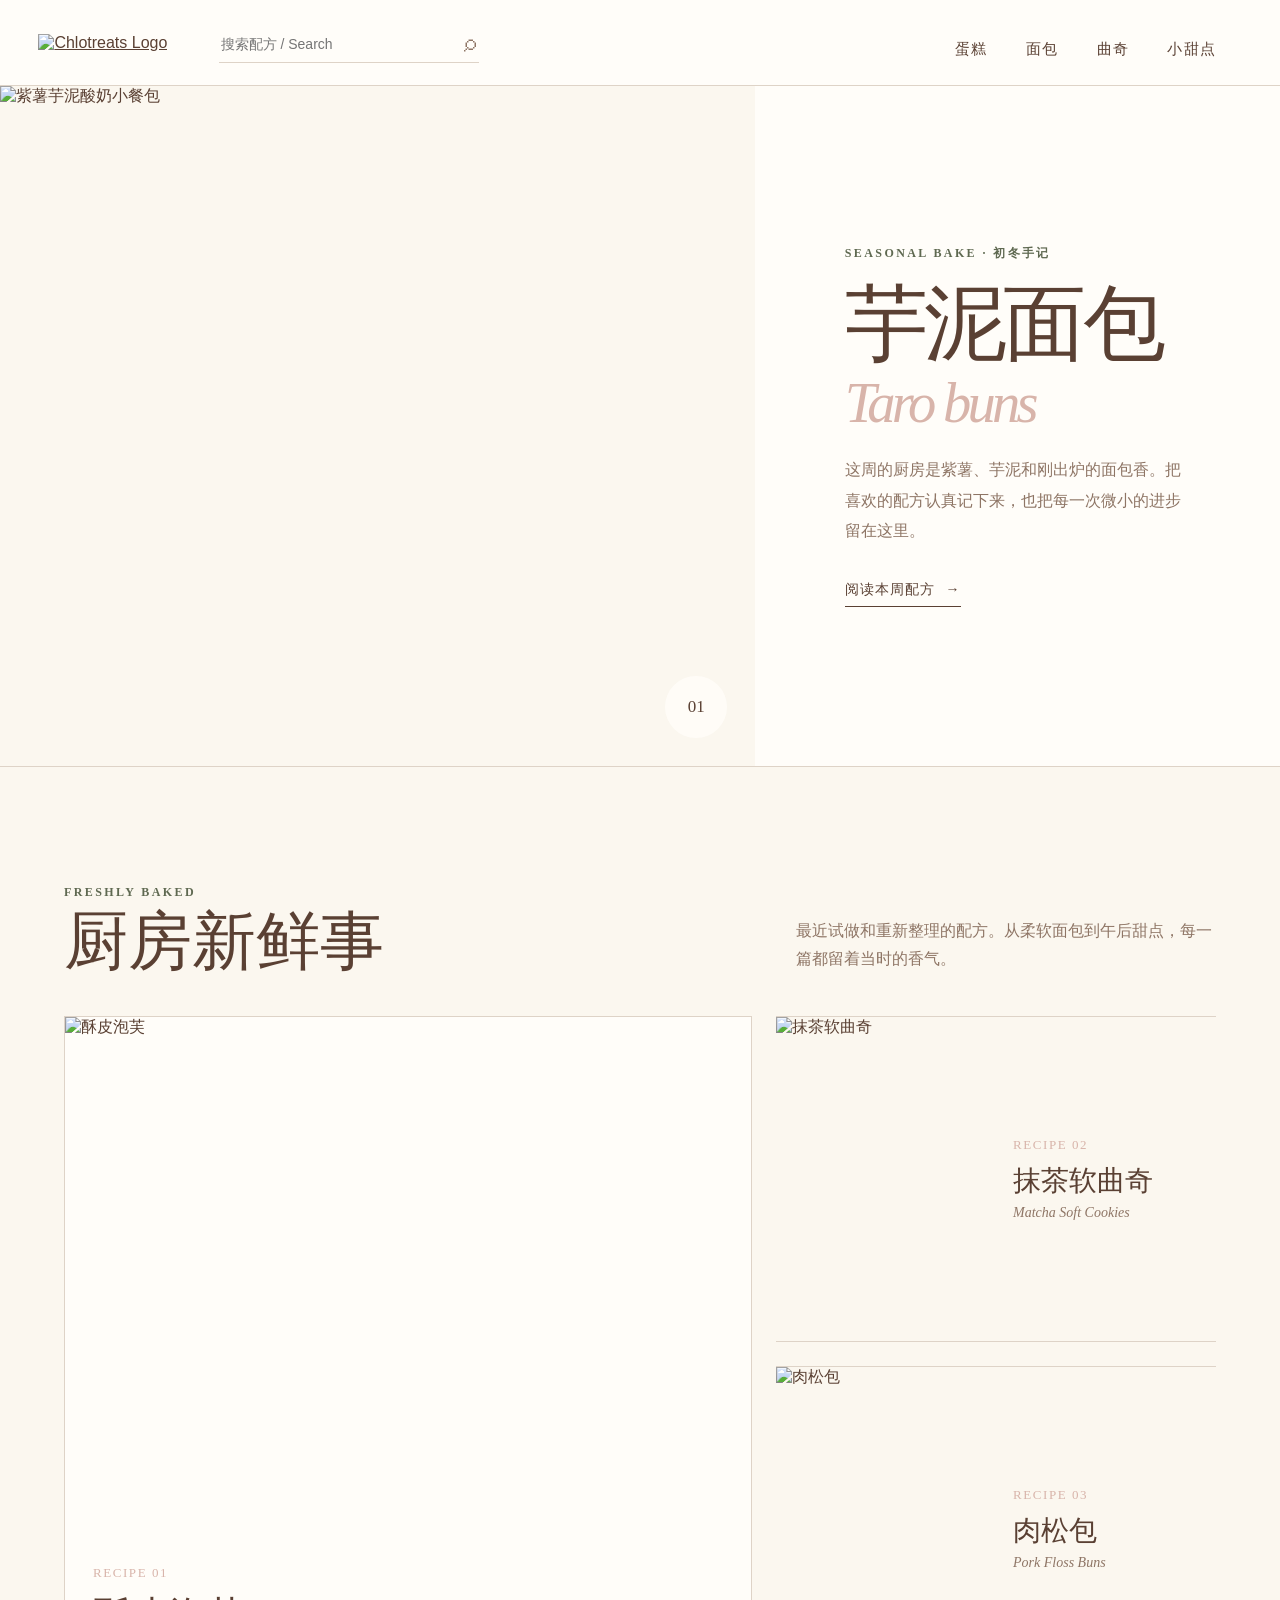
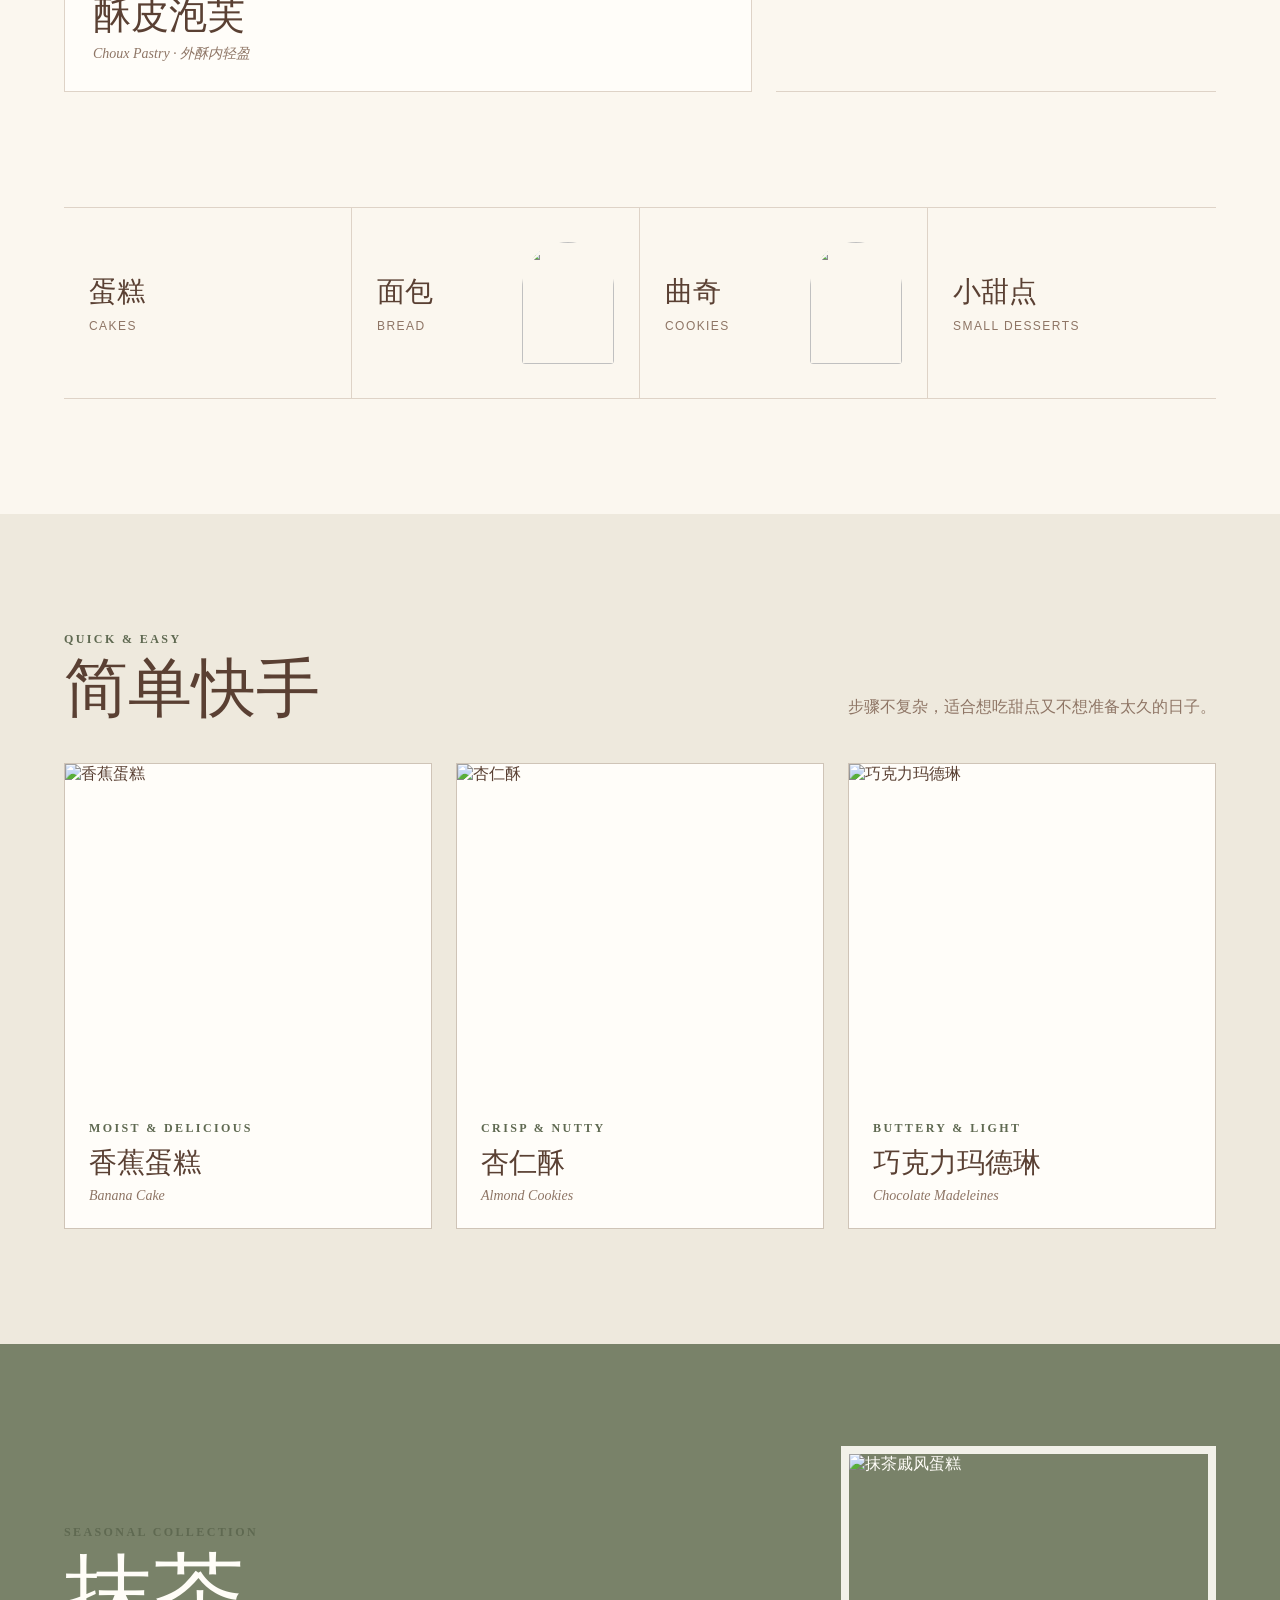
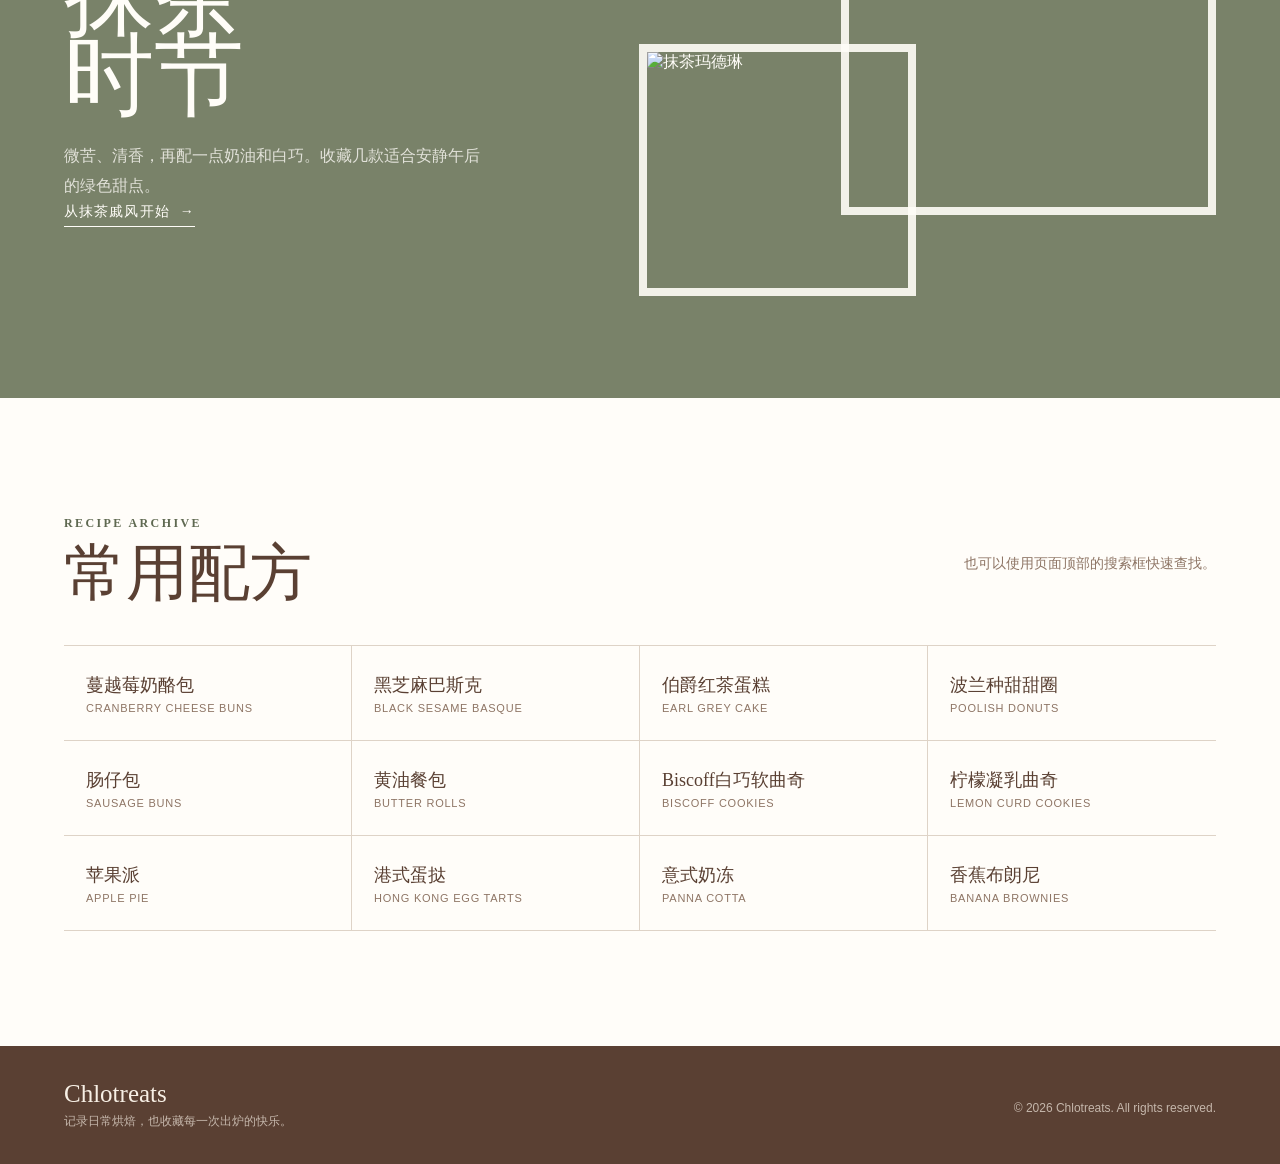
==== index.html @ 66c06d87 "update" ====
<!doctype html>
<html lang="zh-CN">
  <head>
    <meta charset="UTF-8" />
    <meta name="viewport" content="width=device-width, initial-scale=1.0" />
    <meta
      name="description"
      content="Chlotreats 烘焙手记：收藏蛋糕、面包、曲奇与小甜点配方。"
    />
    <title>Chlotreats | 烘焙手记</title>
    <link rel="icon" href="favicon.ico?v=2" sizes="any" />
    <link
      rel="icon"
      type="image/png"
      sizes="32x32"
      href="favicon-32x32.png?v=2"
    />
    <link
      rel="icon"
      type="image/png"
      sizes="16x16"
      href="favicon-16x16.png?v=2"
    />
    <link
      rel="apple-touch-icon"
      sizes="180x180"
      href="apple-touch-icon.png?v=2"
    />
    <link rel="manifest" href="site.webmanifest" />

    <style>
      :root {
        --cream: #fbf7ef;
        --paper: #fffdf9;
        --cocoa: #5a4033;
        --muted: #8e7565;
        --line: #ded3c7;
        --matcha: #798269;
        --matcha-dark: #5f6951;
        --pink: #d8b4aa;
        --serif: Georgia, "Noto Serif SC", "Songti SC", SimSun, serif;
        --sans: "Microsoft YaHei", "PingFang SC", "Noto Sans SC", sans-serif;
      }

      * {
        margin: 0;
        padding: 0;
        box-sizing: border-box;
      }

      html {
        scroll-behavior: smooth;
      }

      body {
        background: var(--cream);
        color: var(--cocoa);
        font-family: var(--sans);
        font-weight: 300;
      }

      img {
        max-width: 100%;
      }

      a {
        color: inherit;
      }

      .navbar {
        min-height: 86px;
        padding: 10px clamp(24px, 5vw, 72px) 10px clamp(14px, 3vw, 42px);
        display: grid;
        grid-template-columns: auto minmax(180px, 1fr) auto;
        align-items: center;
        gap: clamp(24px, 4vw, 64px);
        background: rgba(255, 253, 249, 0.96);
        border-bottom: 1px solid var(--line);
        position: relative;
        z-index: 20;
      }

      .search-container {
        width: min(260px, 100%);
        position: relative;
        margin-top: 3px;
      }

      .search-container input {
        width: 100%;
        height: 38px;
        border: 0;
        border-bottom: 1px solid var(--line);
        border-radius: 0;
        outline: none;
        background: transparent;
        color: var(--cocoa);
        padding: 7px 30px 7px 2px;
        font-family: inherit;
        font-size: 14px;
        transition: border-color 0.2s ease;
      }

      .search-container::after {
        content: "⌕";
        position: absolute;
        right: 3px;
        top: 4px;
        color: var(--muted);
        font-family: var(--serif);
        font-size: 24px;
        pointer-events: none;
      }

      .search-container input:focus {
        border-color: var(--cocoa);
      }

      .nav-links {
        display: flex;
        align-items: center;
        gap: clamp(22px, 3vw, 48px);
        list-style: none;
        margin-top: 4px;
      }

      .nav-links > li {
        height: 44px;
        display: flex;
        align-items: center;
      }

      .nav-links > li > a {
        height: 44px;
        display: flex;
        align-items: center;
        position: relative;
        padding: 0;
        text-decoration: none;
        font-size: 15px;
        letter-spacing: 0.08em;
        white-space: nowrap;
        margin-top: 10px;
      }

      .nav-links > li > a::after {
        content: "";
        position: absolute;
        left: 0;
        bottom: 3px;
        width: 0;
        height: 1px;
        background: var(--pink);
        transition: width 0.2s ease;
      }

      .nav-links > li > a:hover::after {
        width: 100%;
      }

      .dropdown {
        position: relative;
      }

      .dropdown-menu {
        display: none;
        position: absolute;
        top: calc(100% - 2px);
        left: -18px;
        min-width: 142px;
        list-style: none;
        background: var(--paper);
        border: 1px solid var(--line);
        padding: 10px 0;
        z-index: 30;
      }

      .dropdown:hover .dropdown-menu,
      .dropdown:focus-within .dropdown-menu {
        display: block;
      }

      .dropdown-menu a {
        display: block;
        padding: 9px 18px;
        text-decoration: none;
        font-size: 14px;
      }

      .dropdown-menu a:hover {
        background: #f3ede4;
      }

      .hero {
        min-height: 680px;
        display: grid;
        grid-template-columns: minmax(0, 1.18fr) minmax(390px, 0.82fr);
        border-bottom: 1px solid var(--line);
      }

      .hero-image {
        min-height: 680px;
        overflow: hidden;
        position: relative;
      }

      .hero-image img {
        width: 100%;
        height: 100%;
        object-fit: cover;
        object-position: center 48%;
        display: block;
        animation: reveal-image 1s ease both;
      }

      .hero-image::after {
        content: "01";
        width: 62px;
        height: 62px;
        display: grid;
        place-items: center;
        position: absolute;
        right: 28px;
        bottom: 28px;
        border-radius: 50%;
        background: rgba(255, 253, 249, 0.88);
        font-family: var(--serif);
        font-size: 17px;
      }

      .hero-copy {
        padding: clamp(60px, 8vw, 120px) clamp(42px, 7vw, 110px);
        display: flex;
        flex-direction: column;
        justify-content: center;
        background: var(--paper);
        animation: reveal-copy 0.8s 0.12s ease both;
      }

      .eyebrow {
        color: var(--matcha-dark);
        font-family: var(--serif);
        font-size: 12px;
        font-weight: 600;
        letter-spacing: 0.2em;
        text-transform: uppercase;
      }

      .hero h1 {
        max-width: 550px;
        margin: 22px 0 24px;
        font-family: var(--serif);
        font-size: clamp(52px, 6.5vw, 94px);
        font-weight: 400;
        line-height: 0.98;
        letter-spacing: -0.045em;
      }

      .hero h1 span {
        display: block;
        margin-top: 10px;
        color: var(--pink);
        font-size: 0.68em;
        font-style: italic;
      }

      .hero-copy > p {
        max-width: 470px;
        color: var(--muted);
        font-size: 16px;
        line-height: 1.9;
      }

      .text-link {
        width: fit-content;
        margin-top: 34px;
        padding-bottom: 7px;
        border-bottom: 1px solid currentColor;
        text-decoration: none;
        font-size: 14px;
        letter-spacing: 0.08em;
        transition:
          color 0.2s ease,
          padding 0.2s ease;
      }

      .text-link:hover {
        color: var(--matcha-dark);
        padding-right: 8px;
      }

      .section {
        padding: clamp(72px, 9vw, 128px) clamp(24px, 5vw, 72px);
      }

      .section-inner {
        width: min(1240px, 100%);
        margin: 0 auto;
      }

      .section-heading {
        margin-bottom: 42px;
        display: flex;
        align-items: flex-end;
        justify-content: space-between;
        gap: 30px;
      }

      .section-heading h2 {
        margin-top: 10px;
        font-family: var(--serif);
        font-size: clamp(38px, 5vw, 66px);
        font-weight: 400;
        line-height: 1;
      }

      .section-heading > p {
        max-width: 420px;
        color: var(--muted);
        line-height: 1.8;
      }

      .latest-grid {
        display: grid;
        grid-template-columns: 1.22fr 0.78fr;
        grid-template-rows: repeat(2, minmax(260px, auto));
        gap: 24px;
      }

      .recipe-card {
        display: grid;
        color: var(--cocoa);
        text-decoration: none;
        overflow: hidden;
      }

      .recipe-card:first-child {
        grid-row: 1 / 3;
        grid-template-rows: minmax(520px, 1fr) auto;
        background: var(--paper);
        border: 1px solid var(--line);
      }

      .recipe-card:not(:first-child) {
        grid-template-columns: minmax(190px, 0.95fr) minmax(180px, 1.05fr);
        align-items: stretch;
        border-top: 1px solid var(--line);
        border-bottom: 1px solid var(--line);
      }

      .card-image {
        min-height: 100%;
        overflow: hidden;
      }

      .card-image img {
        width: 100%;
        height: 100%;
        min-height: 250px;
        object-fit: cover;
        display: block;
        transition: transform 0.6s ease;
      }

      .recipe-card:hover .card-image img,
      .category-card:hover img {
        transform: scale(1.035);
      }

      .recipe-card:first-child .card-image img {
        object-position: center 52%;
      }

      .card-copy {
        padding: 28px;
        display: flex;
        flex-direction: column;
        justify-content: center;
      }

      .card-number {
        color: var(--pink);
        font-family: var(--serif);
        font-size: 13px;
        letter-spacing: 0.12em;
      }

      .card-copy h3 {
        margin: 12px 0 7px;
        font-family: var(--serif);
        font-size: clamp(26px, 3vw, 40px);
        font-weight: 400;
        line-height: 1.16;
      }

      .recipe-card:not(:first-child) .card-copy h3 {
        font-size: clamp(22px, 2.2vw, 30px);
      }

      .card-copy p {
        color: var(--muted);
        font-family: var(--serif);
        font-size: 14px;
        font-style: italic;
      }

      .categories {
        padding-top: 0;
      }

      .category-grid {
        display: grid;
        grid-template-columns: repeat(4, 1fr);
        border-top: 1px solid var(--line);
        border-bottom: 1px solid var(--line);
      }

      .category-card {
        min-height: 190px;
        padding: 25px;
        display: grid;
        grid-template-columns: 1fr 92px;
        align-items: center;
        gap: 16px;
        overflow: hidden;
        text-decoration: none;
        border-right: 1px solid var(--line);
        transition: background 0.25s ease;
      }

      .category-card:last-child {
        border-right: 0;
      }

      .category-card:hover {
        background: var(--paper);
      }

      .category-card h3 {
        font-family: var(--serif);
        font-size: clamp(24px, 2.2vw, 34px);
        font-weight: 400;
      }

      .category-card p {
        margin-top: 8px;
        color: var(--muted);
        font-size: 12px;
        letter-spacing: 0.12em;
        text-transform: uppercase;
      }

      .category-card img {
        width: 92px;
        height: 122px;
        object-fit: cover;
        border-radius: 48px 48px 4px 4px;
        display: block;
        transition: transform 0.5s ease;
      }

      .category-thumb {
        width: 92px;
        height: 122px;
        overflow: hidden;
        border-radius: 48px 48px 4px 4px;
      }

      .category-thumb img {
        width: 100%;
        height: 100%;
        border-radius: 0;
        transform: scale(1.2);
      }

      .category-card:hover .category-thumb img {
        transform: scale(1.235);
      }

      .quick-section {
        background: #eee9dd;
      }

      .quick-grid {
        display: grid;
        grid-template-columns: repeat(3, 1fr);
        gap: 24px;
      }

      .quick-card {
        min-height: 450px;
        display: flex;
        flex-direction: column;
        overflow: hidden;
        background: var(--paper);
        border: 1px solid #cfc4b7;
        text-decoration: none;
      }

      .quick-card-image {
        height: 330px;
        overflow: hidden;
      }

      .quick-card img {
        width: 100%;
        height: 100%;
        object-fit: cover;
        display: block;
        transition: transform 0.6s ease;
      }

      .quick-card:hover img {
        transform: scale(1.04);
      }

      .quick-card-copy {
        padding: 24px;
      }

      .quick-card h3 {
        margin: 8px 0 6px;
        font-family: var(--serif);
        font-size: 28px;
        font-weight: 400;
      }

      .quick-card p {
        color: var(--muted);
        font-size: 14px;
        font-family: var(--serif);
        font-style: italic;
      }

      .seasonal {
        padding: clamp(42px, 6vw, 82px) clamp(24px, 5vw, 72px);
        background: var(--matcha);
        color: #fffdf8;
      }

      .seasonal-inner {
        width: min(1240px, 100%);
        min-height: 500px;
        margin: 0 auto;
        display: grid;
        grid-template-columns: 0.9fr 1.1fr;
        align-items: center;
        gap: clamp(40px, 8vw, 110px);
      }

      .seasonal-copy h2 {
        margin: 16px 0 24px;
        font-family: var(--serif);
        font-size: clamp(52px, 7vw, 96px);
        font-weight: 400;
        line-height: 0.9;
      }

      .seasonal-copy p {
        max-width: 430px;
        color: rgba(255, 253, 248, 0.78);
        line-height: 1.9;
      }

      .seasonal-copy .text-link {
        color: #fffdf8;
      }

      .seasonal-collage {
        min-height: 450px;
        position: relative;
      }

      .seasonal-collage img {
        position: absolute;
        object-fit: cover;
        display: block;
        border: 8px solid rgba(255, 253, 248, 0.9);
      }

      .seasonal-collage img:first-child {
        width: 65%;
        height: 82%;
        top: 0;
        right: 0;
        object-position: center 54%;
      }

      .seasonal-collage img:last-child {
        width: 48%;
        height: 56%;
        left: 0;
        bottom: 0;
        object-position: center 70%;
      }

      .index-section {
        background: var(--paper);
      }

      .index-toolbar {
        margin-bottom: 30px;
        display: flex;
        justify-content: space-between;
        align-items: center;
        gap: 24px;
      }

      .index-toolbar h2 {
        font-family: var(--serif);
        font-size: clamp(38px, 5vw, 62px);
        font-weight: 400;
      }

      .index-toolbar p {
        color: var(--muted);
        font-size: 14px;
      }

      .recipe-list {
        display: grid;
        grid-template-columns: repeat(4, 1fr);
        list-style: none;
        border-top: 1px solid var(--line);
      }

      .recipe-list li {
        border-bottom: 1px solid var(--line);
      }

      .recipe-list li:not(:nth-child(4n)) {
        border-right: 1px solid var(--line);
      }

      .recipe-list a {
        min-height: 94px;
        padding: 22px;
        display: flex;
        flex-direction: column;
        justify-content: center;
        text-decoration: none;
        font-family: var(--serif);
        font-size: 18px;
        transition:
          background 0.2s ease,
          padding 0.2s ease;
      }

      .recipe-list a:hover {
        padding-left: 28px;
        background: #f4eee5;
      }

      .recipe-list span {
        margin-top: 5px;
        color: var(--muted);
        font-family: var(--sans);
        font-size: 11px;
        letter-spacing: 0.07em;
        text-transform: uppercase;
      }

      footer {
        padding: 34px clamp(24px, 5vw, 72px);
        background: var(--cocoa);
        color: #f7efe5;
      }

      .footer-inner {
        width: min(1240px, 100%);
        margin: 0 auto;
        display: flex;
        justify-content: space-between;
        align-items: center;
        gap: 30px;
      }

      .footer-inner strong {
        font-family: var(--serif);
        font-size: 25px;
        font-weight: 400;
      }

      .footer-inner p {
        margin-top: 5px;
        color: rgba(247, 239, 229, 0.68);
        font-size: 12px;
      }

      .copyright {
        text-align: right;
      }

      @keyframes reveal-image {
        from {
          opacity: 0;
          transform: scale(1.025);
        }
        to {
          opacity: 1;
          transform: scale(1);
        }
      }

      @keyframes reveal-copy {
        from {
          opacity: 0;
          transform: translateY(16px);
        }
        to {
          opacity: 1;
          transform: translateY(0);
        }
      }

      @media (prefers-reduced-motion: reduce) {
        *,
        *::before,
        *::after {
          scroll-behavior: auto !important;
          animation-duration: 0.01ms !important;
          animation-iteration-count: 1 !important;
          transition-duration: 0.01ms !important;
        }
      }

      @media (max-width: 1060px) {
        .navbar {
          grid-template-columns: auto 1fr;
        }

        .search-container {
          justify-self: end;
        }

        .navbar nav {
          grid-column: 1 / -1;
          justify-self: center;
        }

        .hero {
          grid-template-columns: 1.08fr 0.92fr;
        }

        .category-grid {
          grid-template-columns: repeat(2, 1fr);
        }

        .category-card:nth-child(2) {
          border-right: 0;
        }

        .category-card:nth-child(-n + 2) {
          border-bottom: 1px solid var(--line);
        }

        .recipe-list {
          grid-template-columns: repeat(2, 1fr);
        }

        .recipe-list li:not(:nth-child(4n)) {
          border-right: 0;
        }

        .recipe-list li:nth-child(odd) {
          border-right: 1px solid var(--line);
        }
      }

      @media (max-width: 820px) {
        .hero {
          min-height: 0;
          grid-template-columns: 1fr;
        }

        .hero-image {
          min-height: 62vw;
          max-height: 620px;
        }

        .hero-copy {
          min-height: 480px;
        }

        .latest-grid {
          grid-template-columns: 1fr;
          grid-template-rows: auto;
        }

        .recipe-card:first-child {
          grid-row: auto;
        }

        .recipe-card:not(:first-child) {
          min-height: 280px;
        }

        .seasonal-inner {
          grid-template-columns: 1fr;
        }

        .quick-grid {
          grid-template-columns: repeat(2, 1fr);
        }

        .quick-card:first-child {
          grid-column: 1 / -1;
        }

        .seasonal-collage {
          min-height: 480px;
        }
      }

      @media (max-width: 560px) {
        .navbar {
          min-height: 0;
          padding: 14px 18px 16px;
          display: flex;
          flex-direction: column;
          gap: 12px;
        }

        .search-container {
          width: 100%;
        }

        .search-container input {
          max-width: 320px;
          margin: 0 auto;
        }

        .navbar nav {
          width: 100%;
          overflow-x: auto;
          scrollbar-width: none;
        }

        .navbar nav::-webkit-scrollbar {
          display: none;
        }

        .nav-links {
          width: max-content;
          min-width: 100%;
          justify-content: space-between;
          gap: 25px;
        }

        .nav-links > li > a {
          font-size: 14px;
        }

        .dropdown-menu {
          position: fixed;
          top: auto;
          left: 18px;
          right: 18px;
          min-width: 0;
        }

        .hero-image {
          min-height: 82vw;
        }

        .hero-image::after {
          width: 50px;
          height: 50px;
          right: 18px;
          bottom: 18px;
        }

        .hero-copy {
          min-height: 440px;
          padding: 58px 24px;
        }

        .hero h1 {
          font-size: clamp(50px, 17vw, 72px);
        }

        .section-heading,
        .index-toolbar {
          align-items: flex-start;
          flex-direction: column;
        }

        .recipe-card:first-child {
          grid-template-rows: 110vw auto;
        }

        .recipe-card:not(:first-child) {
          grid-template-columns: 1fr;
        }

        .recipe-card:not(:first-child) .card-image {
          height: 72vw;
        }

        .category-grid {
          grid-template-columns: 1fr;
        }

        .category-card {
          min-height: 158px;
          border-right: 0;
          border-bottom: 1px solid var(--line);
        }

        .category-card:nth-child(2) {
          border-right: 0;
        }

        .category-card:last-child {
          border-bottom: 0;
        }

        .quick-grid {
          grid-template-columns: 1fr;
        }

        .quick-card:first-child {
          grid-column: auto;
        }

        .quick-card-image {
          height: 82vw;
        }

        .seasonal {
          padding-top: 70px;
          padding-bottom: 70px;
        }

        .seasonal-collage {
          min-height: 105vw;
        }

        .recipe-list {
          grid-template-columns: 1fr;
        }

        .recipe-list li,
        .recipe-list li:nth-child(odd) {
          border-right: 0;
        }

        .footer-inner {
          align-items: flex-start;
          flex-direction: column;
        }

        .copyright {
          text-align: left;
        }
      }
    </style>
    <link rel="stylesheet" href="styles/site-header.css" />
    <link rel="stylesheet" href="styles/site-footer.css" />
  </head>

  <body>
    <header class="navbar">
      <a href="./" class="logo">
        <img src="images/Chlotreats_logo.png" alt="Chlotreats Logo" />
      </a>

      <div class="search-container">
        <input
          type="search"
          aria-label="搜索配方"
          placeholder="搜索配方 / Search"
          autocomplete="off"
        />
      </div>

      <nav aria-label="主要导航">
        <ul class="nav-links">
          <li class="dropdown">
            <a href="蛋糕/">蛋糕</a>
            <ul class="dropdown-menu">
              <li><a href="芝士蛋糕/">芝士蛋糕</a></li>
              <li><a href="免烤蛋糕/">免烤蛋糕</a></li>
              <li><a href="戚风蛋糕/">戚风蛋糕</a></li>
              <li><a href="其他蛋糕/">其他蛋糕</a></li>
            </ul>
          </li>
          <li class="dropdown">
            <a href="面包/">面包</a>
            <ul class="dropdown-menu">
              <li><a href="面包/波兰种/">波兰种</a></li>
              <li><a href="面包/汤种/">汤种</a></li>
              <li><a href="面包/中种/">中种</a></li>
              <li><a href="面包/其他/">其他</a></li>
            </ul>
          </li>
          <li><a href="曲奇/">曲奇</a></li>
          <li><a href="小甜点/">小甜点</a></li>
        </ul>
      </nav>
    </header>

    <main>
      <section class="hero">
        <div class="hero-image">
          <img src="images/taro-yogurt-buns.jpeg" alt="紫薯芋泥酸奶小餐包" />
        </div>
        <div class="hero-copy">
          <span class="eyebrow">Seasonal bake · 初冬手记</span>
          <h1>芋泥面包<span>Taro buns</span></h1>
          <p>
            这周的厨房是紫薯、芋泥和刚出炉的面包香。把喜欢的配方认真记下来，也把每一次微小的进步留在这里。
          </p>
          <a
            class="text-link"
            href="芝士蛋糕/recipe.html?recipe=taro-yogurt-buns"
            >阅读本周配方 &nbsp;→</a
          >
        </div>
      </section>

      <section class="section">
        <div class="section-inner">
          <div class="section-heading">
            <div>
              <span class="eyebrow">Freshly baked</span>
              <h2>厨房新鲜事</h2>
            </div>
            <p>
              最近试做和重新整理的配方。从柔软面包到午后甜点，每一篇都留着当时的香气。
            </p>
          </div>

          <div class="latest-grid">
            <a
              class="recipe-card"
              href="芝士蛋糕/recipe.html?recipe=choux-pastry"
            >
              <div class="card-image">
                <img src="images/choux-pastry.jpeg" alt="酥皮泡芙" />
              </div>
              <div class="card-copy">
                <span class="card-number">RECIPE 01</span>
                <h3>酥皮泡芙</h3>
                <p>Choux Pastry · 外酥内轻盈</p>
              </div>
            </a>

            <a
              class="recipe-card"
              href="芝士蛋糕/recipe.html?recipe=matcha-soft-cookies"
            >
              <div class="card-image">
                <img src="images/matcha-cookies.jpeg" alt="抹茶软曲奇" />
              </div>
              <div class="card-copy">
                <span class="card-number">RECIPE 02</span>
                <h3>抹茶软曲奇</h3>
                <p>Matcha Soft Cookies</p>
              </div>
            </a>

            <a
              class="recipe-card"
              href="芝士蛋糕/recipe.html?recipe=pork-floss-buns"
            >
              <div class="card-image">
                <img src="images/pork-floss-buns.jpeg" alt="肉松包" />
              </div>
              <div class="card-copy">
                <span class="card-number">RECIPE 03</span>
                <h3>肉松包</h3>
                <p>Pork Floss Buns</p>
              </div>
            </a>
          </div>
        </div>
      </section>

      <section class="section categories">
        <div class="section-inner">
          <div class="category-grid">
            <a class="category-card" href="蛋糕/">
              <div>
                <h3>蛋糕</h3>
                <p>Cakes</p>
              </div>
              <div class="category-thumb">
                <img src="images/biscoff-cake.jpeg" alt="" />
              </div>
            </a>
            <a class="category-card" href="面包/">
              <div>
                <h3>面包</h3>
                <p>Bread</p>
              </div>
              <img src="images/salt-bread.jpeg" alt="" />
            </a>
            <a class="category-card" href="曲奇/">
              <div>
                <h3>曲奇</h3>
                <p>Cookies</p>
              </div>
              <img src="images/diamond-cookies.jpeg" alt="" />
            </a>
            <a class="category-card" href="小甜点/">
              <div>
                <h3>小甜点</h3>
                <p>Small desserts</p>
              </div>
              <div class="category-thumb">
                <img src="images/matcha-madeleines.jpeg" alt="" />
              </div>
            </a>
          </div>
        </div>
      </section>

      <section class="section quick-section">
        <div class="section-inner">
          <div class="section-heading">
            <div>
              <span class="eyebrow">Quick &amp; easy</span>
              <h2>简单快手</h2>
            </div>
            <p>步骤不复杂，适合想吃甜点又不想准备太久的日子。</p>
          </div>

          <div class="quick-grid">
            <a
              class="quick-card"
              href="芝士蛋糕/recipe.html?recipe=banana-cake"
            >
              <div class="quick-card-image">
                <img
                  src="images/banana-bread.jpeg"
                  alt="香蕉蛋糕"
                  style="object-position: center 40%"
                />
              </div>
              <div class="quick-card-copy">
                <span class="eyebrow">Moist & delicious</span>
                <h3>香蕉蛋糕</h3>
                <p>Banana Cake</p>
              </div>
            </a>

            <a
              class="quick-card"
              href="芝士蛋糕/recipe.html?recipe=almond-cookies"
            >
              <div class="quick-card-image">
                <img src="images/almond-cookies.jpeg" alt="杏仁酥" />
              </div>
              <div class="quick-card-copy">
                <span class="eyebrow">Crisp &amp; nutty</span>
                <h3>杏仁酥</h3>
                <p>Almond Cookies</p>
              </div>
            </a>

            <a
              class="quick-card"
              href="芝士蛋糕/recipe.html?recipe=chocolate-madeleines"
            >
              <div class="quick-card-image">
                <img
                  src="images/choco-madeleines.jpeg"
                  alt="巧克力玛德琳"
                  style="object-position: center 65%"
                />
              </div>
              <div class="quick-card-copy">
                <span class="eyebrow">Buttery &amp; light</span>
                <h3>巧克力玛德琳</h3>
                <p>Chocolate Madeleines</p>
              </div>
            </a>
          </div>
        </div>
      </section>

      <section class="seasonal">
        <div class="seasonal-inner">
          <div class="seasonal-copy">
            <span class="eyebrow">Seasonal collection</span>
            <h2>抹茶<br />时节</h2>
            <p>
              微苦、清香，再配一点奶油和白巧。收藏几款适合安静午后的绿色甜点。
            </p>
            <a
              class="text-link"
              href="芝士蛋糕/recipe.html?recipe=matcha-chiffon-cake"
              >从抹茶戚风开始 &nbsp;→</a
            >
          </div>
          <div class="seasonal-collage">
            <img
              src="images/matcha-chiffon.jpeg"
              alt="抹茶戚风蛋糕"
              style="object-position: center 70%"
            />
            <img
              src="images/matcha-madeleines.jpeg"
              alt="抹茶玛德琳"
              style="object-position: center 50%"
            />
          </div>
        </div>
      </section>

      <section class="section index-section">
        <div class="section-inner">
          <div class="index-toolbar">
            <div>
              <span class="eyebrow">Recipe archive</span>
              <h2>常用配方</h2>
            </div>
            <p>也可以使用页面顶部的搜索框快速查找。</p>
          </div>

          <ul class="recipe-list" id="recipeList">
            <li>
              <a href="芝士蛋糕/recipe.html?recipe=cranberry-cheese-buns"
                >蔓越莓奶酪包<span>Cranberry cheese buns</span></a
              >
            </li>
            <li>
              <a href="芝士蛋糕/黑芝麻巴斯克蛋糕.html"
                >黑芝麻巴斯克<span>Black sesame Basque</span></a
              >
            </li>
            <li>
              <a href="芝士蛋糕/recipe.html?recipe=earl-grey-cake"
                >伯爵红茶蛋糕<span>Earl Grey cake</span></a
              >
            </li>
            <li>
              <a href="芝士蛋糕/recipe.html?recipe=poolish-donuts"
                >波兰种甜甜圈<span>Poolish donuts</span></a
              >
            </li>
            <li>
              <a href="芝士蛋糕/recipe.html?recipe=sausage-buns"
                >肠仔包<span>Sausage buns</span></a
              >
            </li>
            <li>
              <a href="芝士蛋糕/recipe.html?recipe=butter-rolls"
                >黄油餐包<span>Butter rolls</span></a
              >
            </li>
            <li>
              <a
                href="芝士蛋糕/recipe.html?recipe=biscoff-white-chocolate-cookies"
                >Biscoff白巧软曲奇<span>Biscoff cookies</span></a
              >
            </li>
            <li>
              <a href="芝士蛋糕/recipe.html?recipe=lemon-curd-cookies"
                >柠檬凝乳曲奇<span>Lemon curd cookies</span></a
              >
            </li>
            <li>
              <a href="芝士蛋糕/recipe.html?recipe=apple-pie"
                >苹果派<span>Apple pie</span></a
              >
            </li>
            <li>
              <a href="芝士蛋糕/recipe.html?recipe=hong-kong-egg-tarts"
                >港式蛋挞<span>Hong Kong egg tarts</span></a
              >
            </li>
            <li>
              <a href="芝士蛋糕/recipe.html?recipe=panna-cotta"
                >意式奶冻<span>Panna cotta</span></a
              >
            </li>
            <li>
              <a href="芝士蛋糕/recipe.html?recipe=banana-brownie"
                >香蕉布朗尼<span>Banana brownies</span></a
              >
            </li>
          </ul>
        </div>
      </section>
    </main>

    <footer class="site-footer">
      <div class="footer-inner">
        <div>
          <strong>Chlotreats</strong>
          <p>记录日常烘焙，也收藏每一次出炉的快乐。</p>
        </div>
        <p class="copyright">&copy; 2026 Chlotreats. All rights reserved.</p>
      </div>
    </footer>

    <script src="scripts/site-search.js"></script>
  </body>
</html>
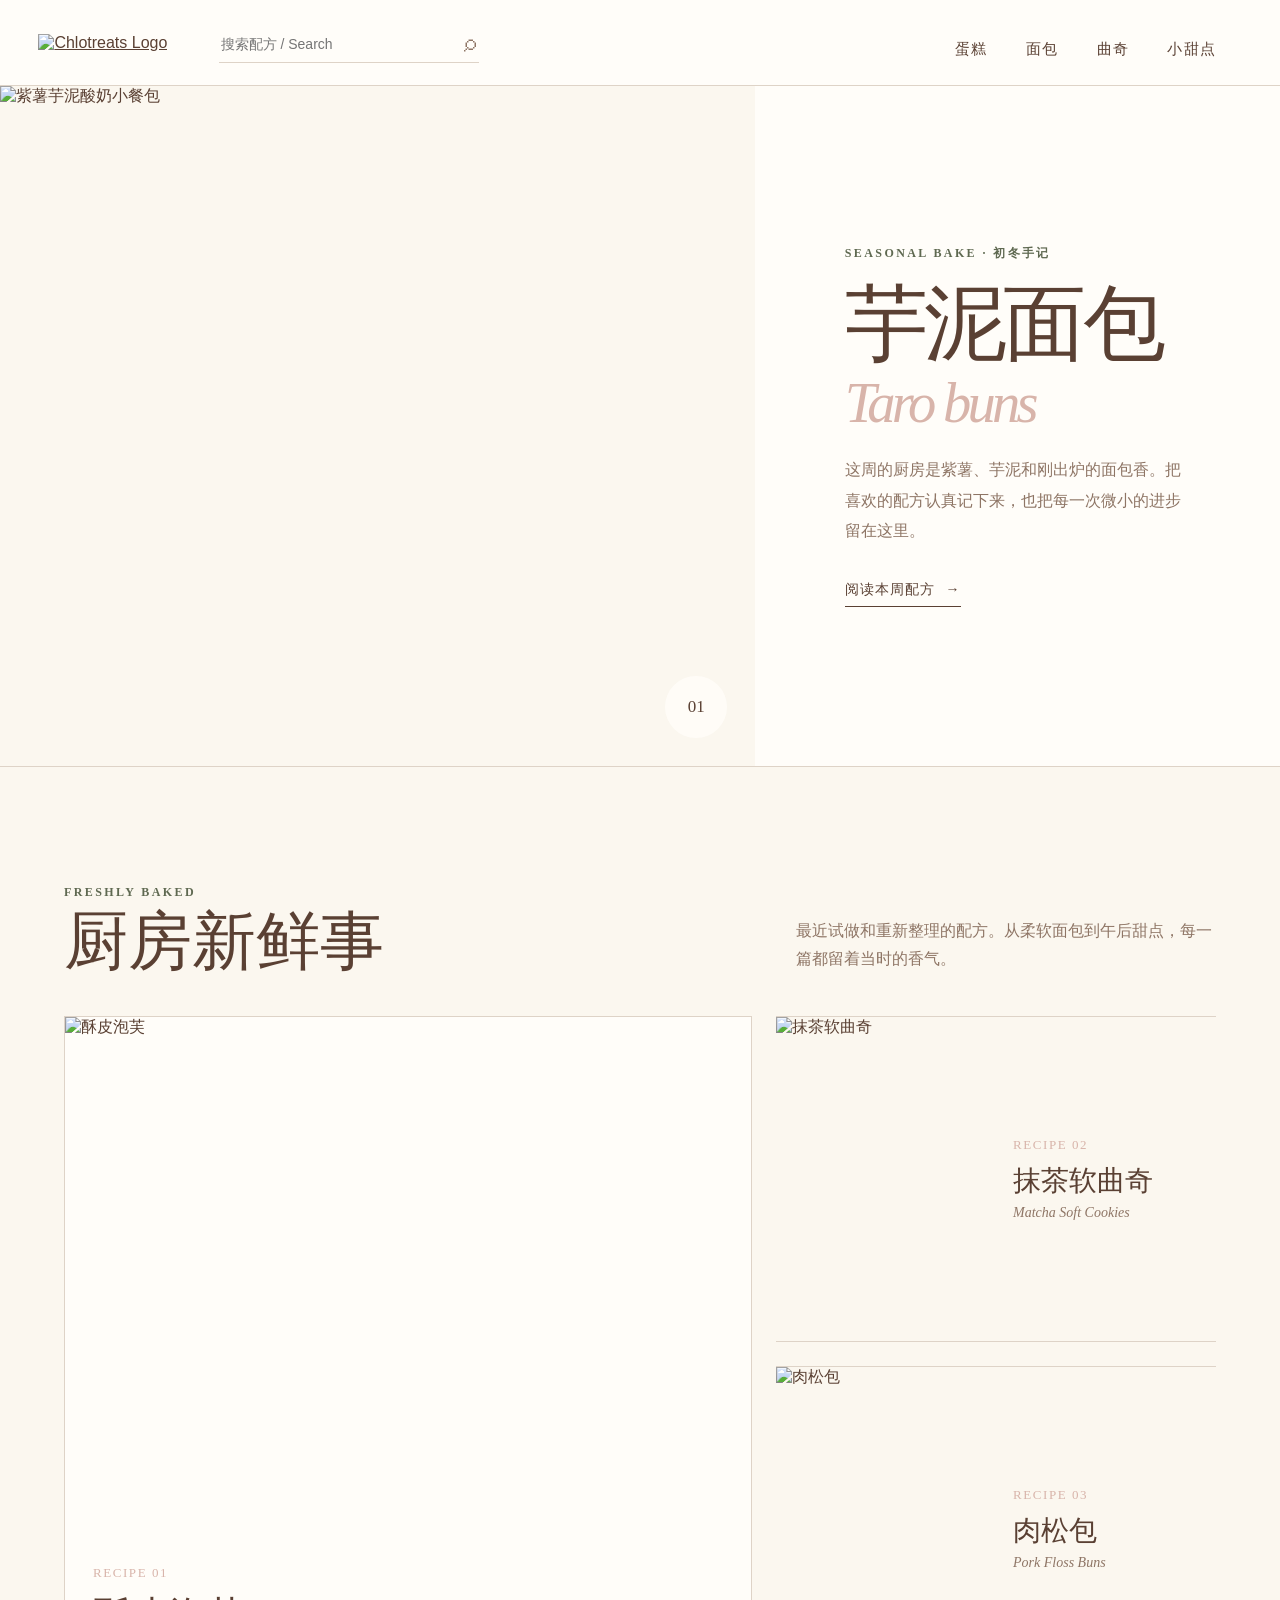
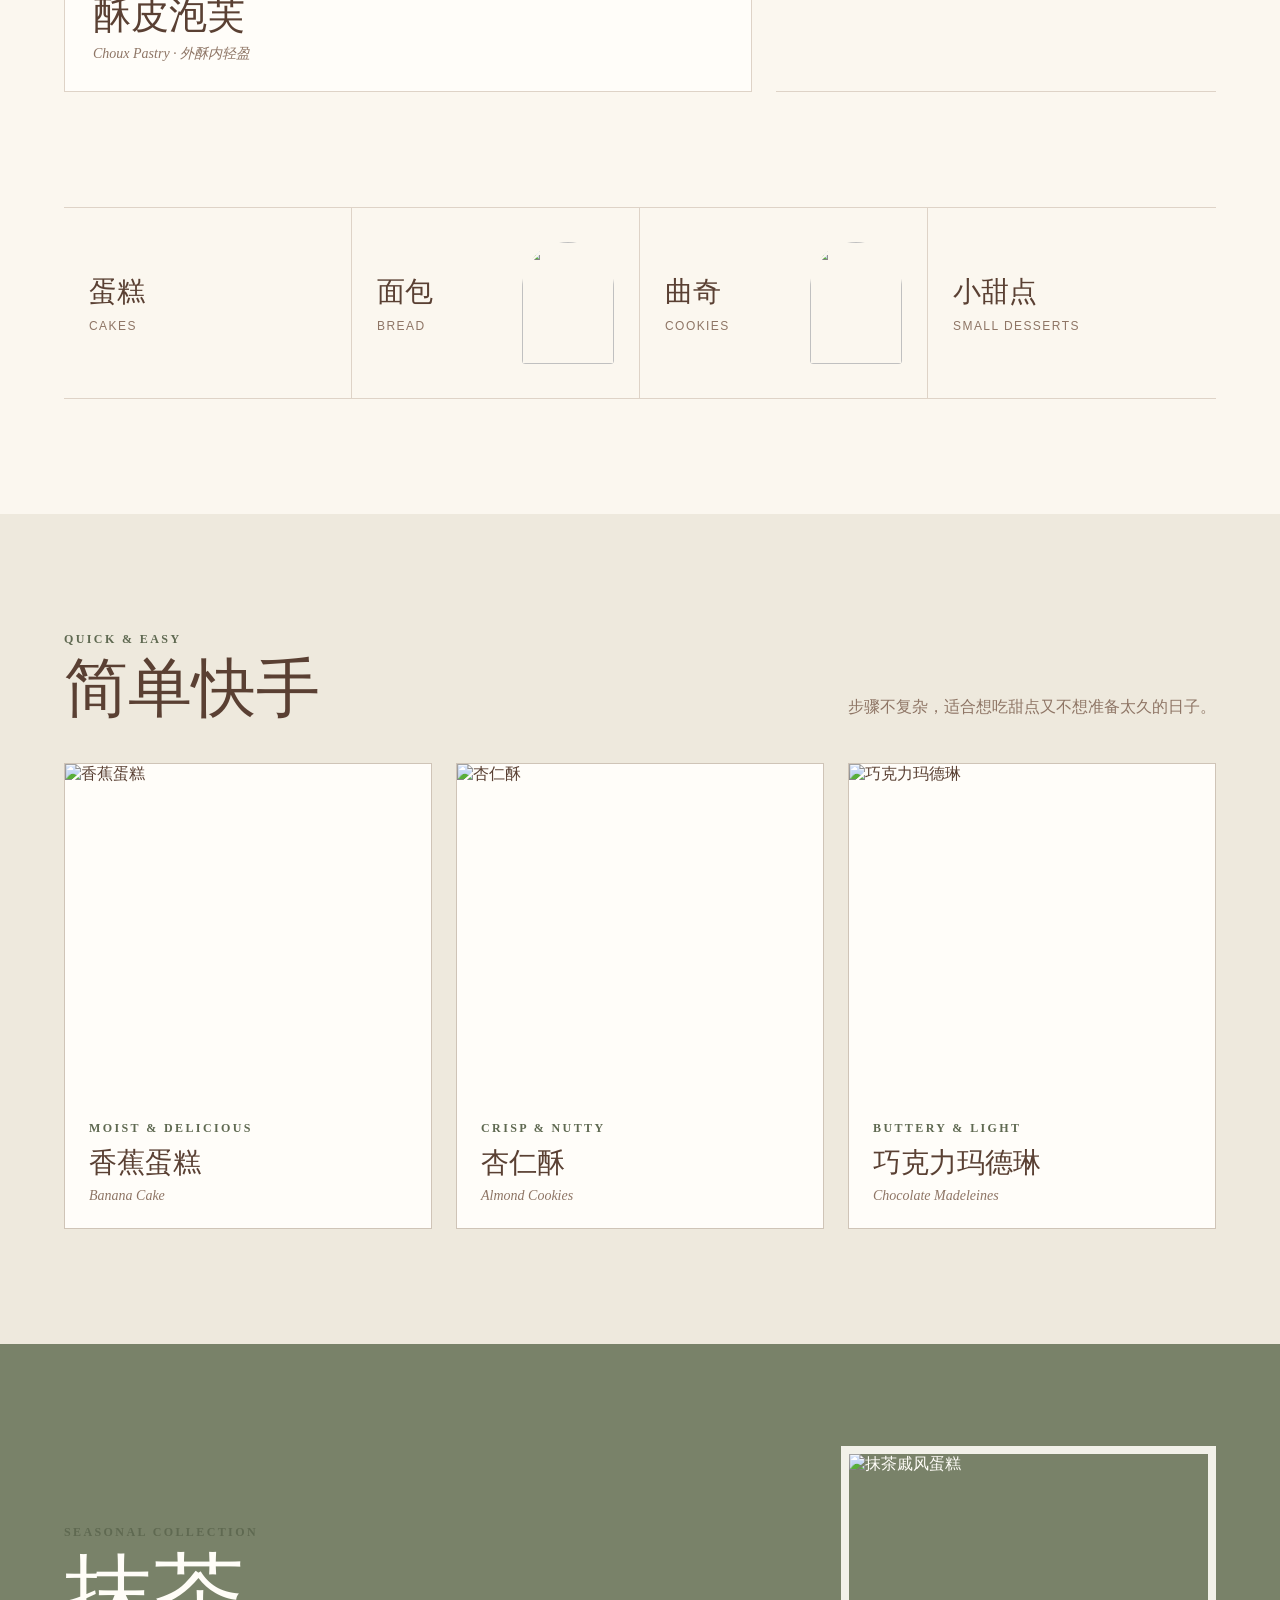
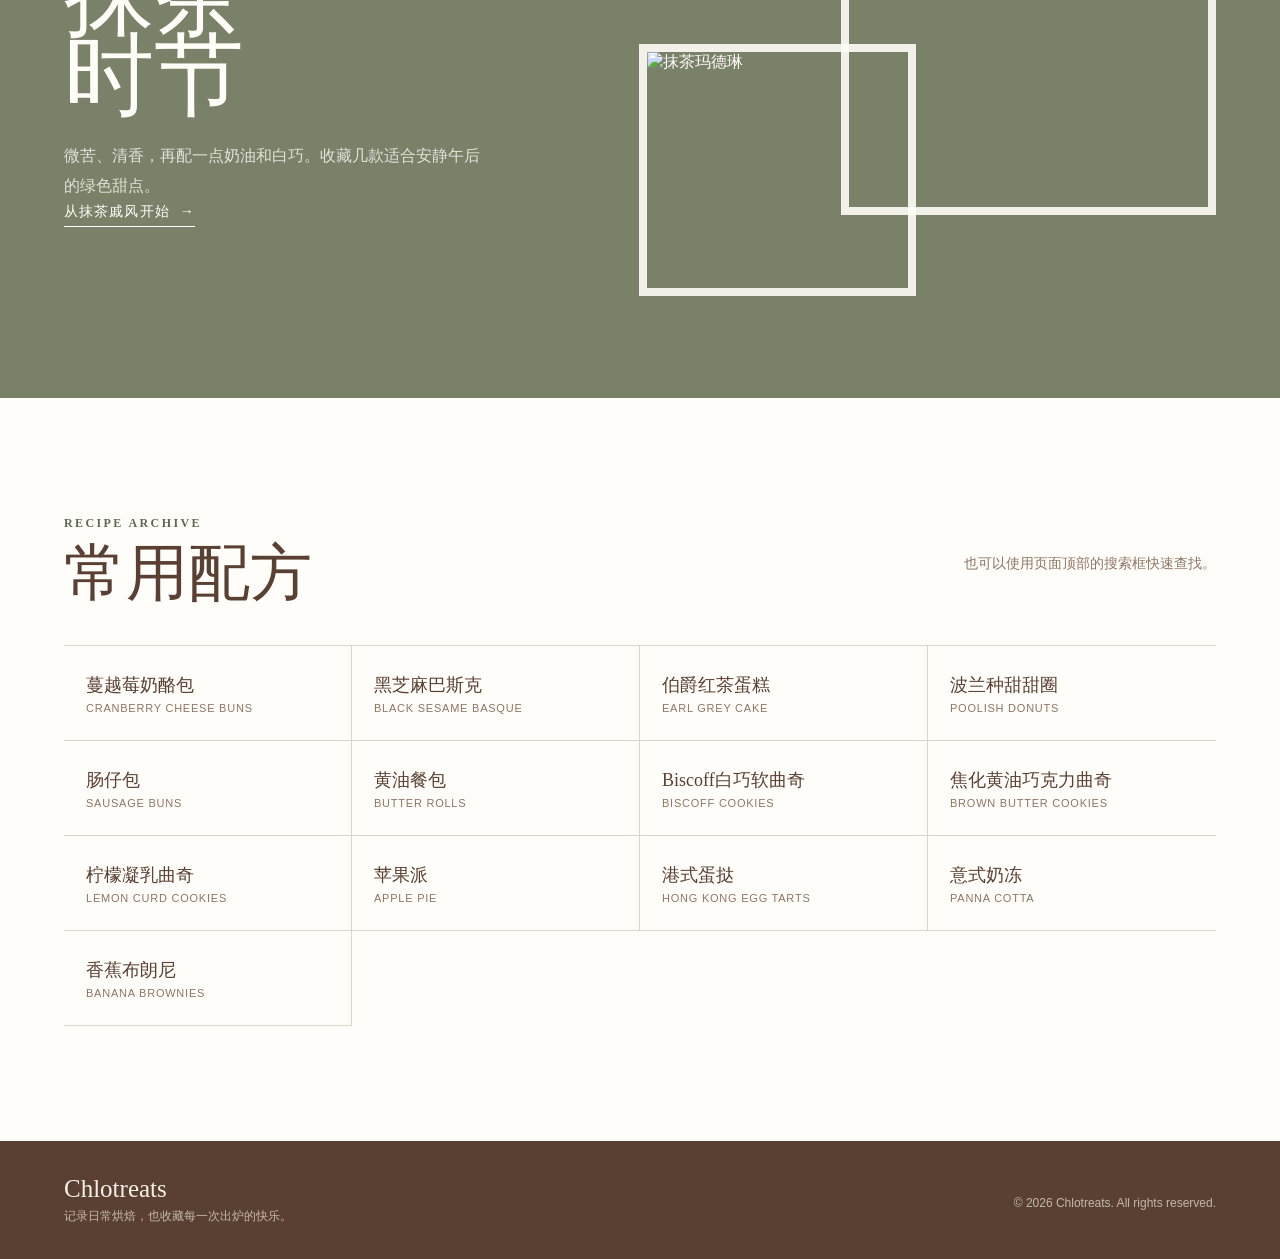
==== commit 6276511b: "update" ====
--- a/index.html
+++ b/index.html
@@ -1257,6 +1257,12 @@
               >
             </li>
             <li>
+              <a
+                href="芝士蛋糕/recipe.html?recipe=brown-butter-choc-chip-cookies"
+                >焦化黄油巧克力曲奇<span>Brown butter cookies</span></a
+              >
+            </li>
+            <li>
               <a href="芝士蛋糕/recipe.html?recipe=lemon-curd-cookies"
                 >柠檬凝乳曲奇<span>Lemon curd cookies</span></a
               >
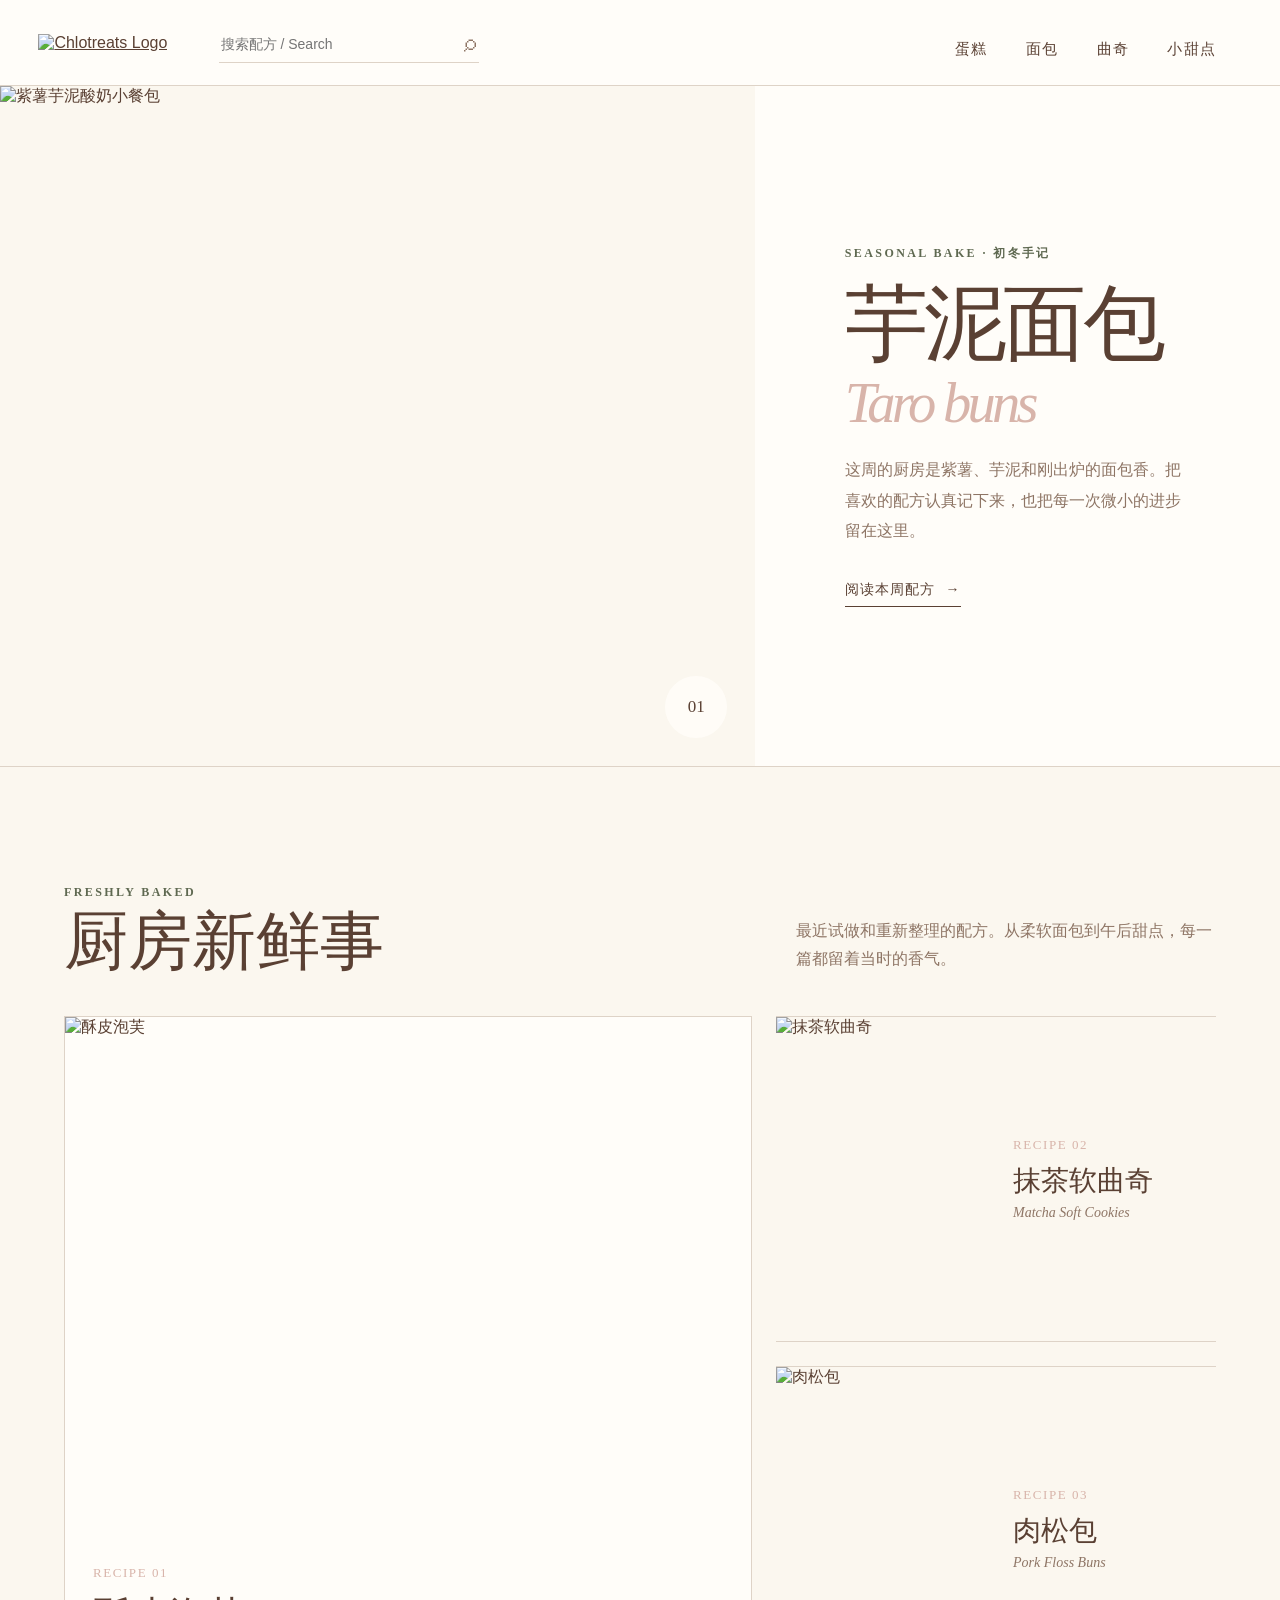
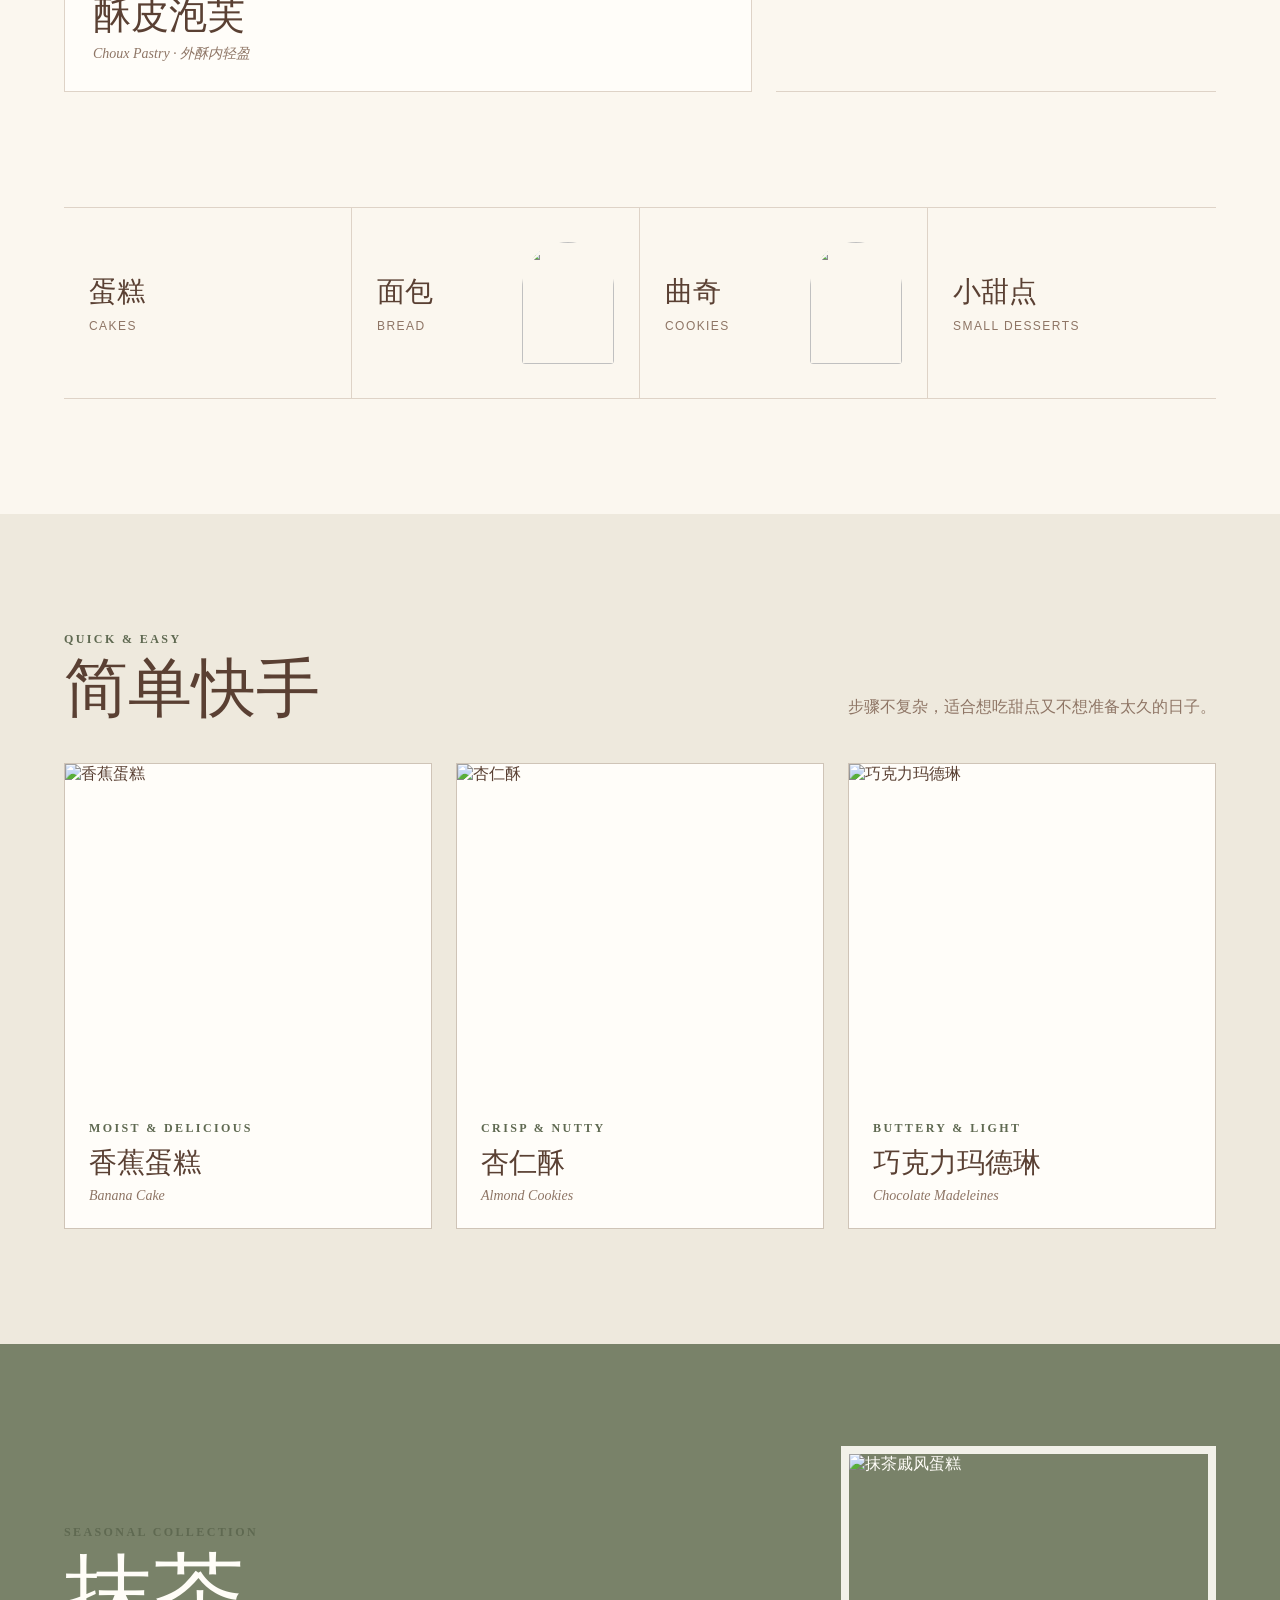
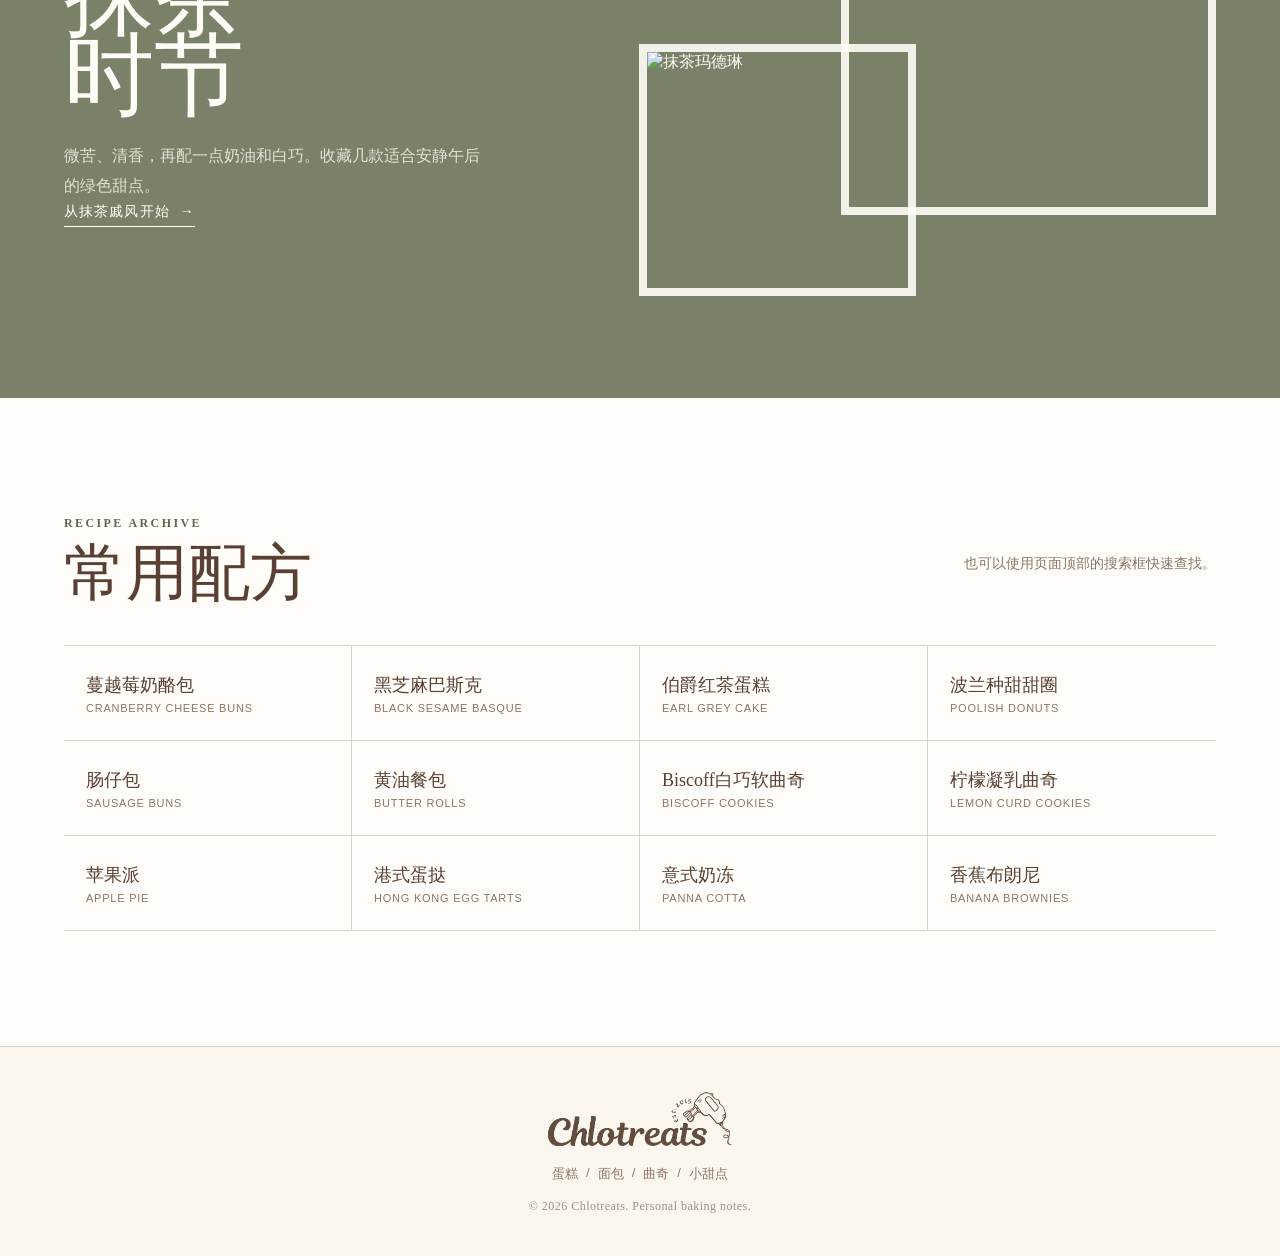
==== commit ba7309db: "footer" ====
--- a/index.html
+++ b/index.html
@@ -660,37 +660,6 @@
         text-transform: uppercase;
       }
 
-      footer {
-        padding: 34px clamp(24px, 5vw, 72px);
-        background: var(--cocoa);
-        color: #f7efe5;
-      }
-
-      .footer-inner {
-        width: min(1240px, 100%);
-        margin: 0 auto;
-        display: flex;
-        justify-content: space-between;
-        align-items: center;
-        gap: 30px;
-      }
-
-      .footer-inner strong {
-        font-family: var(--serif);
-        font-size: 25px;
-        font-weight: 400;
-      }
-
-      .footer-inner p {
-        margin-top: 5px;
-        color: rgba(247, 239, 229, 0.68);
-        font-size: 12px;
-      }
-
-      .copyright {
-        text-align: right;
-      }
-
       @keyframes reveal-image {
         from {
           opacity: 0;
@@ -945,14 +914,6 @@
           border-right: 0;
         }
 
-        .footer-inner {
-          align-items: flex-start;
-          flex-direction: column;
-        }
-
-        .copyright {
-          text-align: left;
-        }
       }
     </style>
     <link rel="stylesheet" href="styles/site-header.css" />
@@ -1256,12 +1217,7 @@
                 >Biscoff白巧软曲奇<span>Biscoff cookies</span></a
               >
             </li>
-            <li>
-              <a
-                href="芝士蛋糕/recipe.html?recipe=brown-butter-choc-chip-cookies"
-                >焦化黄油巧克力曲奇<span>Brown butter cookies</span></a
-              >
-            </li>
+
             <li>
               <a href="芝士蛋糕/recipe.html?recipe=lemon-curd-cookies"
                 >柠檬凝乳曲奇<span>Lemon curd cookies</span></a
@@ -1294,11 +1250,17 @@
 
     <footer class="site-footer">
       <div class="footer-inner">
-        <div>
-          <strong>Chlotreats</strong>
-          <p>记录日常烘焙，也收藏每一次出炉的快乐。</p>
-        </div>
-        <p class="copyright">&copy; 2026 Chlotreats. All rights reserved.</p>
+        <img src="images/Chlotreats_logo3.png" alt="Chlotreats" class="footer-wordmark" />
+        <nav class="footer-links" aria-label="Footer navigation">
+          <a href="蛋糕/">蛋糕</a>
+          <span>/</span>
+          <a href="面包/">面包</a>
+          <span>/</span>
+          <a href="曲奇/">曲奇</a>
+          <span>/</span>
+          <a href="小甜点/">小甜点</a>
+        </nav>
+        <p class="copyright">&copy; 2026 Chlotreats. Personal baking notes.</p>
       </div>
     </footer>
 
--- a/styles/site-footer.css
+++ b/styles/site-footer.css
@@ -0,0 +1,69 @@
+.site-footer {
+  padding: 42px clamp(24px, 5vw, 72px);
+  background: #fbf7ef;
+  color: #5a4033;
+  border-top: 1px solid #ded3c7;
+}
+
+.site-footer .footer-inner {
+  width: min(1240px, 100%);
+  margin: 0 auto;
+  display: flex;
+  flex-direction: column;
+  justify-content: center;
+  align-items: center;
+  gap: 16px;
+  text-align: center;
+}
+
+.site-footer strong {
+  font-family: Georgia, "Noto Serif SC", "Songti SC", SimSun, serif;
+  font-size: 25px;
+  font-weight: 400;
+}
+
+.site-footer .footer-wordmark {
+  width: 190px;
+  height: auto;
+  display: block;
+  margin-bottom: 0;
+  opacity: 0.96;
+}
+
+.site-footer .footer-links {
+  display: flex;
+  flex-wrap: wrap;
+  justify-content: center;
+  gap: 8px;
+  color: #8e7565;
+  font-size: 13px;
+}
+
+.site-footer .footer-links a {
+  color: inherit;
+  text-decoration: none;
+  transition: color 0.2s ease;
+}
+
+.site-footer .footer-links a:hover {
+  color: #5a4033;
+}
+
+.site-footer .copyright {
+  margin: 0;
+  color: rgba(90, 64, 51, 0.56);
+  font-family: Georgia, "Noto Serif SC", "Songti SC", SimSun, serif;
+  font-size: 12px;
+  letter-spacing: 0.04em;
+  text-align: center;
+}
+
+@media (max-width: 560px) {
+  .site-footer .footer-inner {
+    align-items: center;
+  }
+
+  .site-footer .footer-wordmark {
+    width: 168px;
+  }
+}
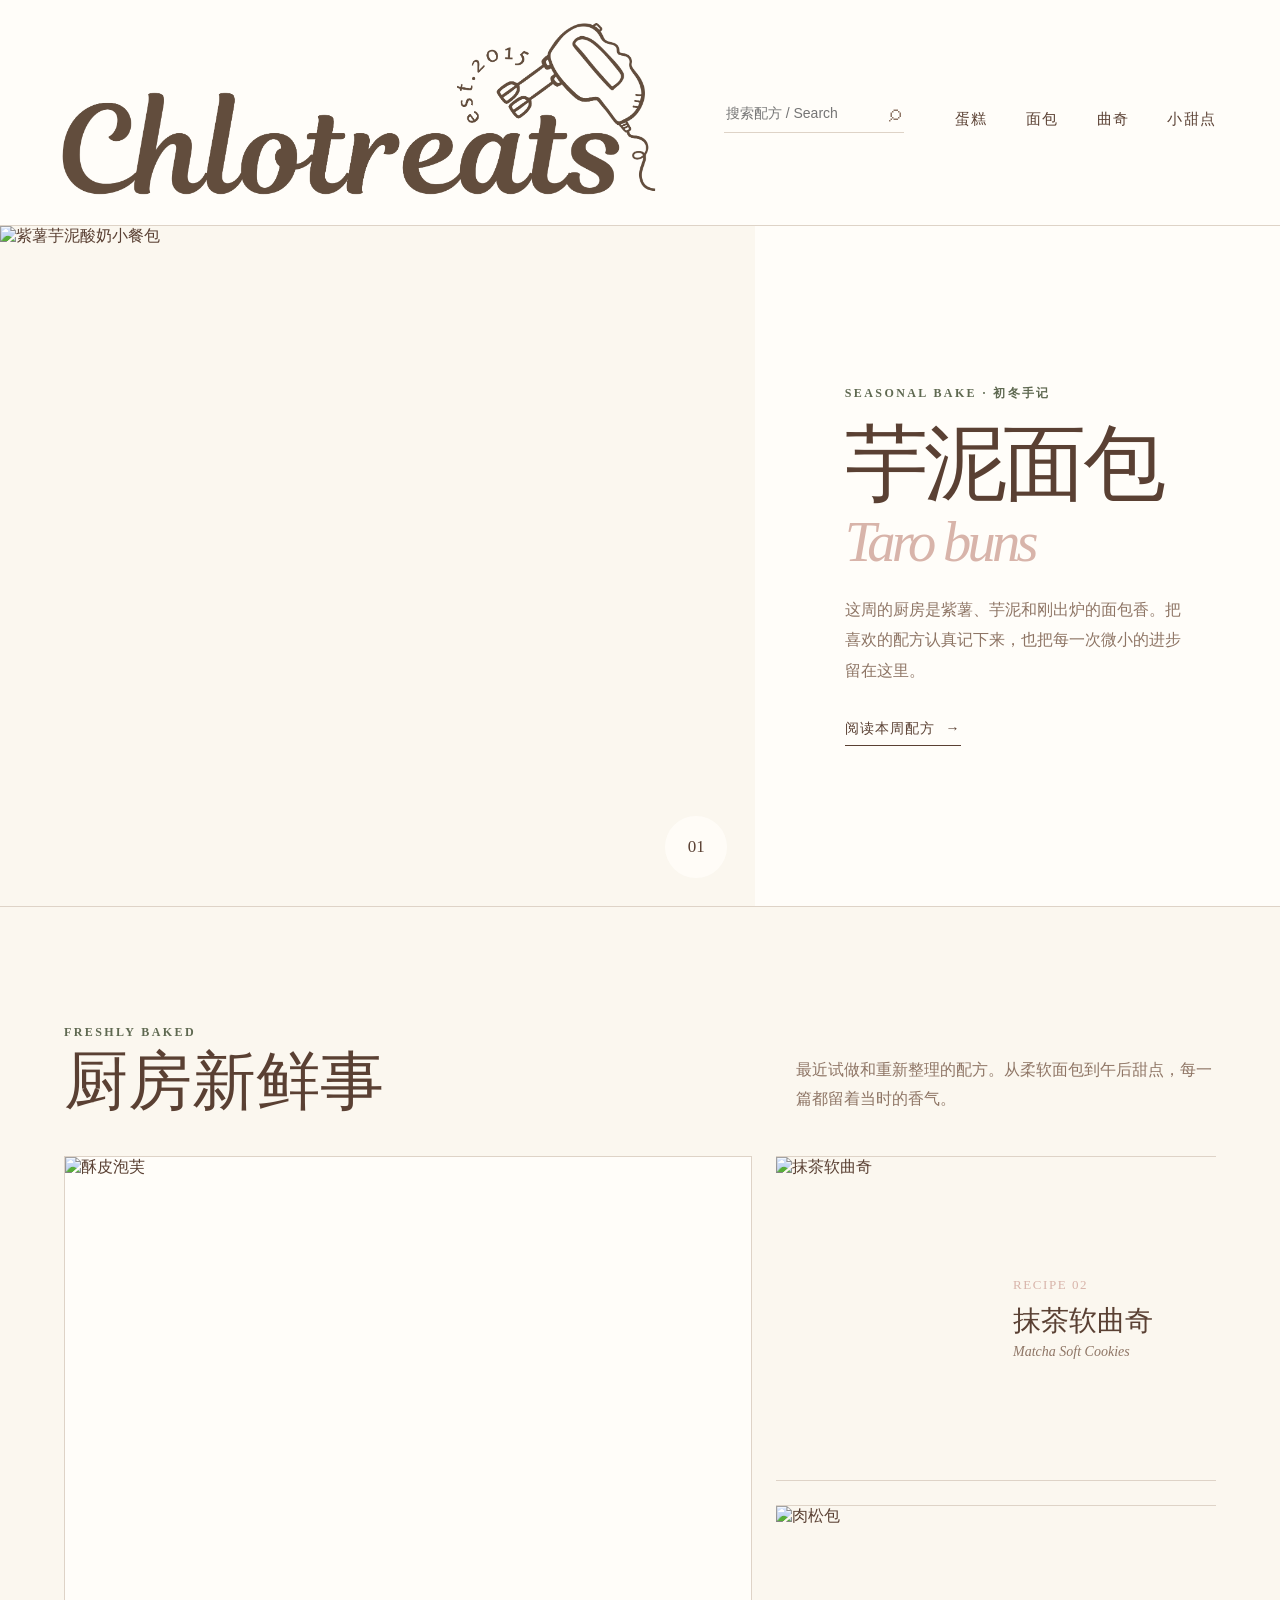
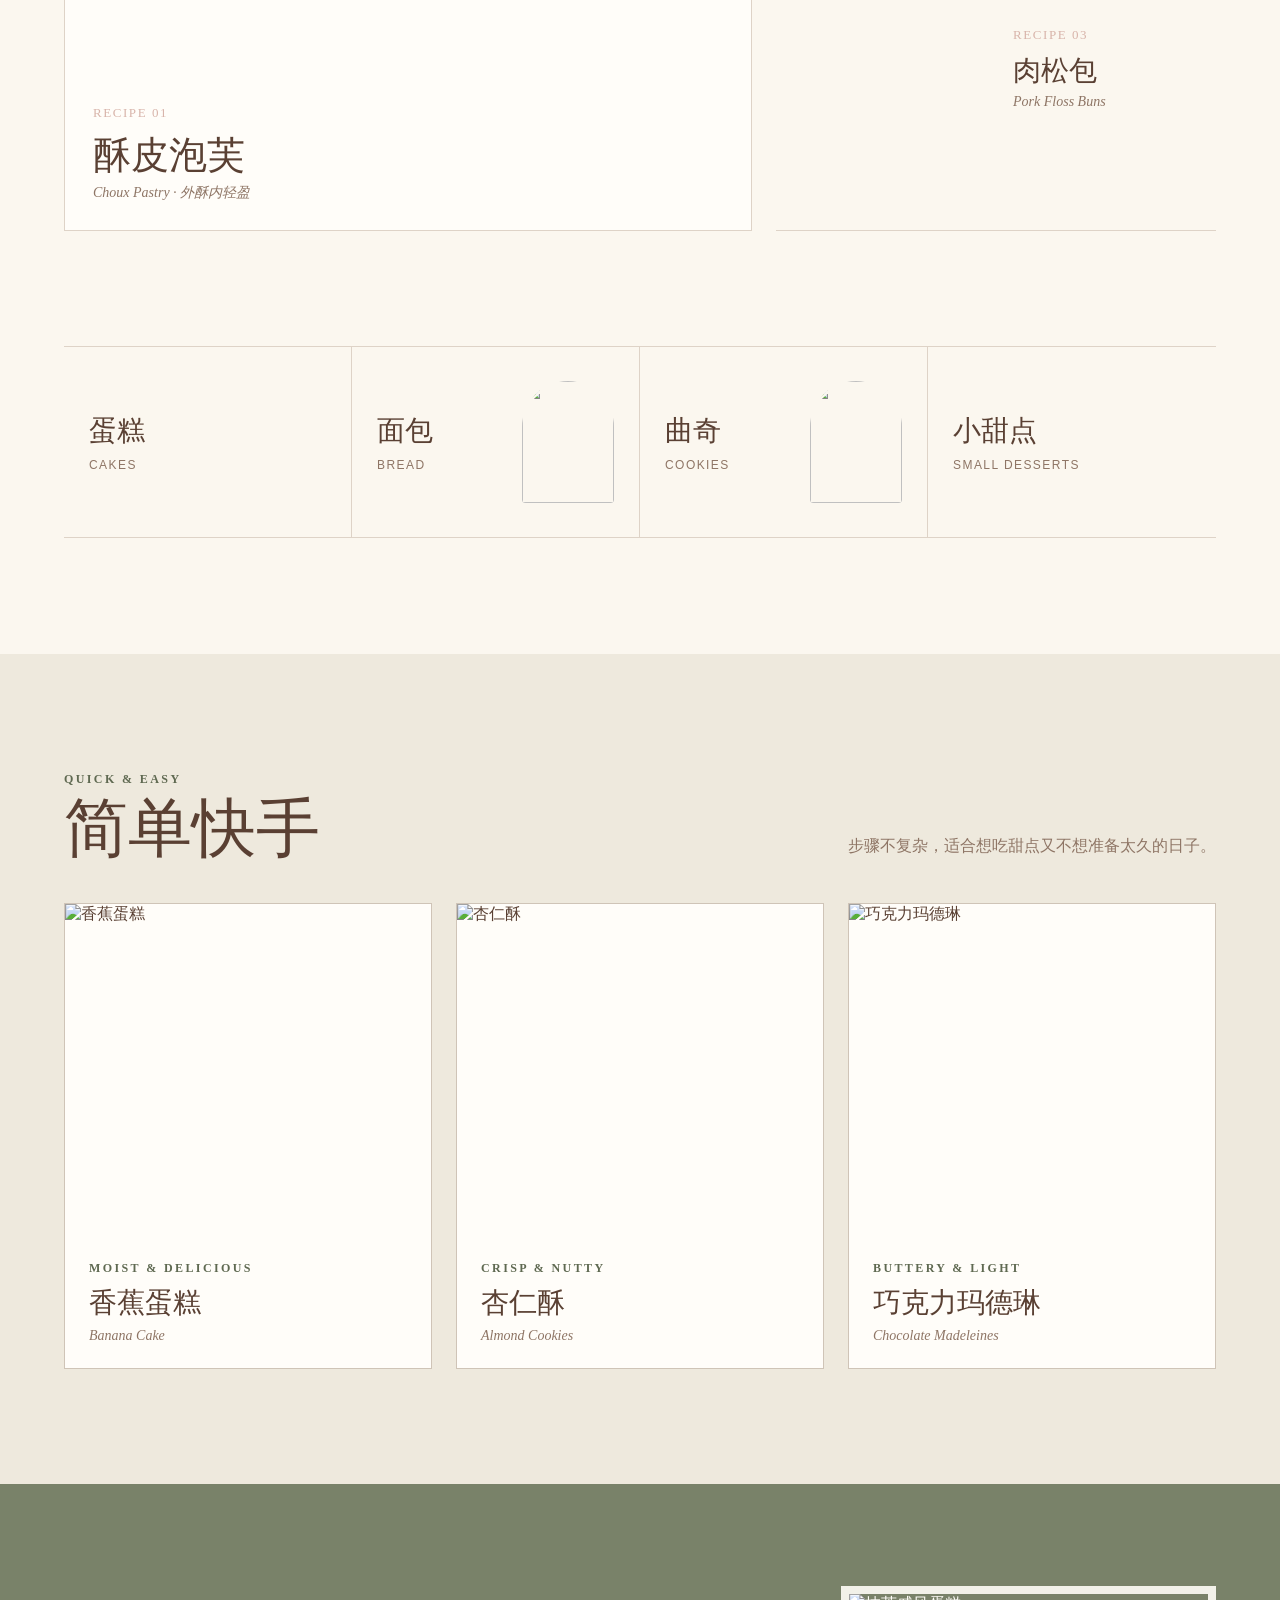
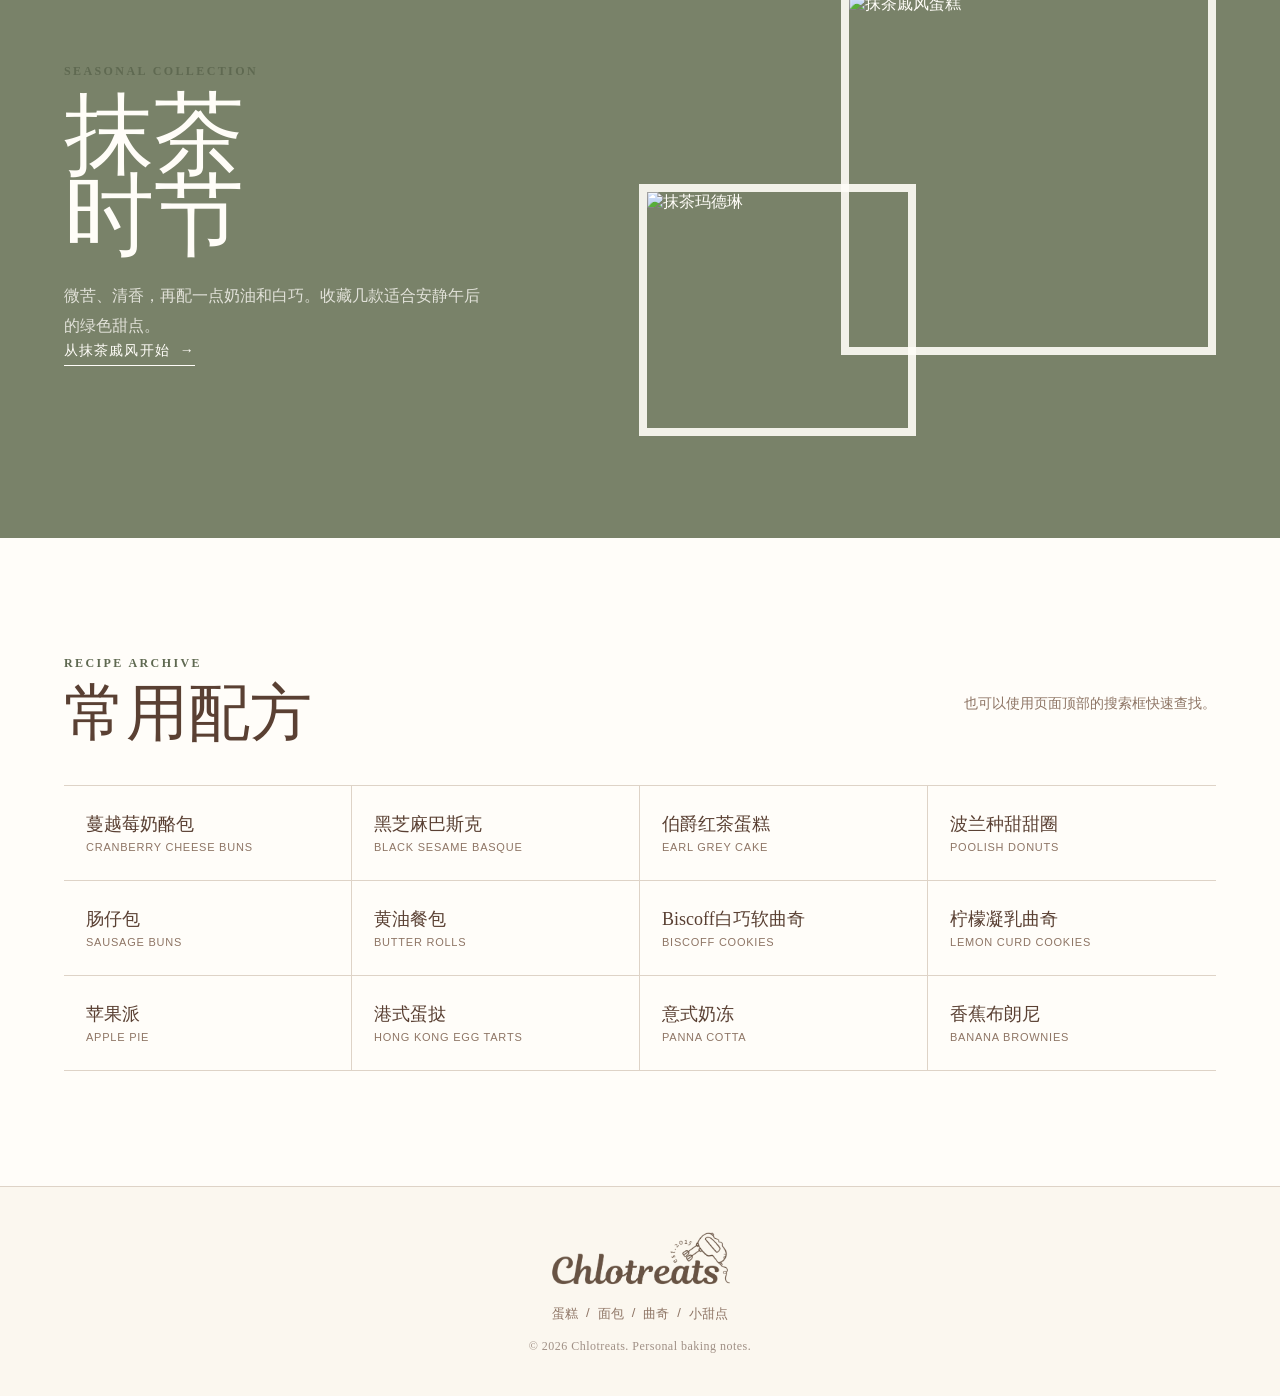
==== commit 00b1574b: "top" ====
--- a/index.html
+++ b/index.html
@@ -1265,5 +1265,6 @@
     </footer>
 
     <script src="scripts/site-search.js"></script>
+    <script src="scripts/back-to-top.js"></script>
   </body>
 </html>
